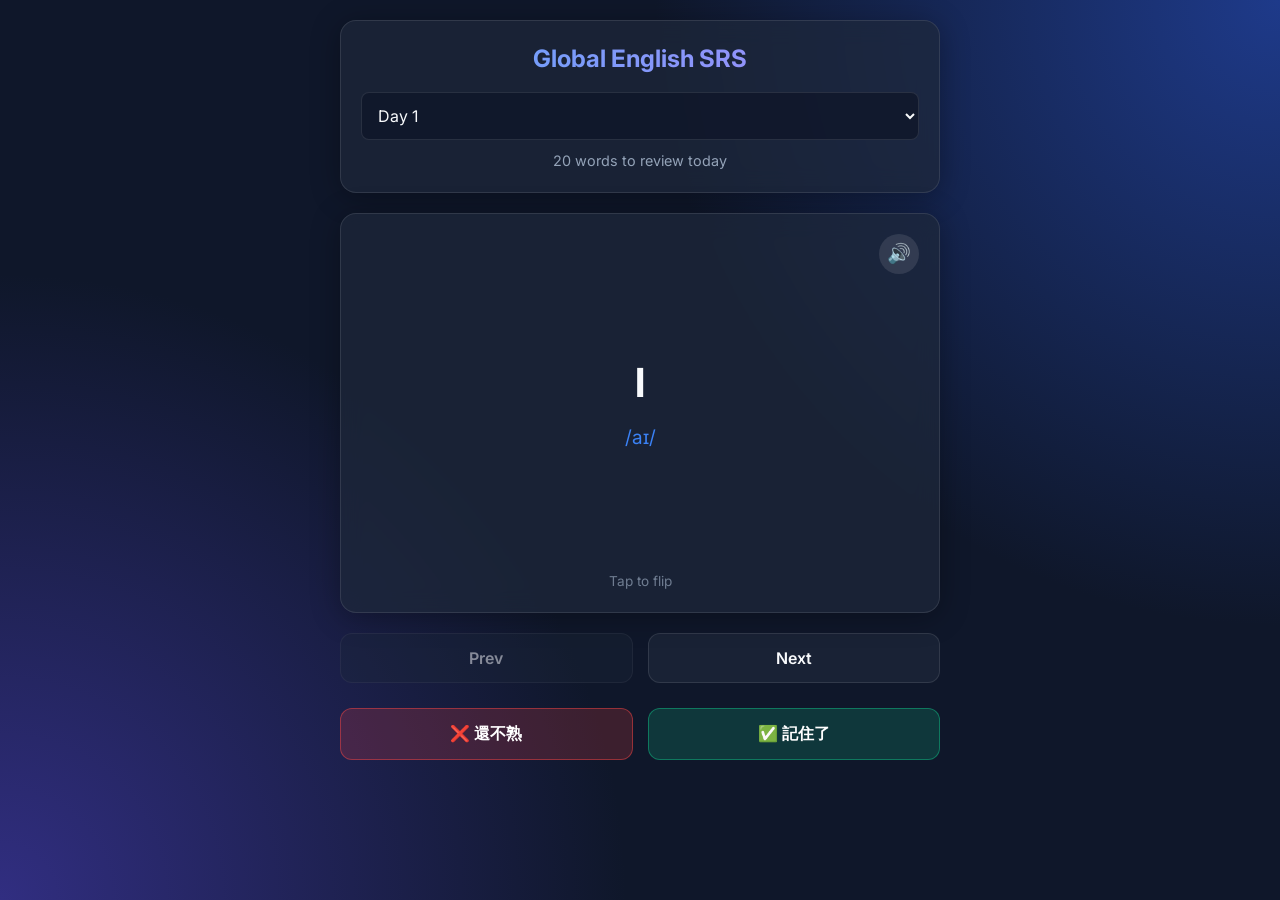
==== index.html @ 1ea8dd3c "feat: implement core SRS flashcard application with local storage progress tracking and lesson data " ====
<!DOCTYPE html>
<html lang="zh-TW">
<head>
    <meta charset="UTF-8">
    <meta name="viewport" content="width=device-width, initial-scale=1.0">
    <title>Global English SRS Web App</title>
    <!-- Google Fonts for Modern Typography -->
    <link href="https://fonts.googleapis.com/css2?family=Inter:wght@400;500;600;700&display=swap" rel="stylesheet">
    <link rel="stylesheet" href="css/style.css">
</head>
<body>
    <div class="app-container">
        <!-- Dashboard / Day Selector -->
        <header class="dashboard glass-panel">
            <h1>Global English SRS</h1>
            <div class="controls">
                <select id="day-selector">
                    <!-- Populated by JS -->
                </select>
                <div class="status-summary" id="status-summary">
                    Loading...
                </div>
            </div>
        </header>

        <!-- Flashcard Area -->
        <main class="flashcard-container" id="flashcard-container" style="display: none;">
            <div class="scene scene--card">
                <div class="card" id="flashcard">
                    
                    <!-- Front of card -->
                    <div class="card__face card__face--front glass-panel">
                        <button class="tts-btn" id="tts-front" aria-label="Play pronunciation">🔊</button>
                        <h2 class="word" id="word-front">Word</h2>
                        <p class="phonetic" id="phonetic-front">/wɜːd/</p>
                        <div class="hint-text">Tap to flip</div>
                    </div>

                    <!-- Back of card -->
                    <div class="card__face card__face--back glass-panel">
                        <button class="tts-btn" id="tts-back" aria-label="Play pronunciation">🔊</button>
                        <div class="back-content">
                            <h2 class="word" id="word-back">Word</h2>
                            <p class="meaning" id="meaning-back">翻譯</p>
                            
                            <div class="section">
                                <h3>Example 例句</h3>
                                <p class="example" id="example-back">Example sentence here.</p>
                            </div>
                            
                            <div class="section" id="hint-section">
                                <h3>Hint 記憶提示</h3>
                                <p class="hint" id="hint-back">Memory hint here.</p>
                            </div>

                            <div class="section" id="pronunciation-section">
                                <h3>Pronunciation 發音要點</h3>
                                <p class="pronunciation" id="pronunciation-back">Pronunciation tip here.</p>
                            </div>
                        </div>
                    </div>
                </div>
            </div>

            <!-- Controls -->
            <div class="action-controls">
                <!-- Navigation -->
                <button class="btn secondary" id="prev-btn">Prev</button>
                <button class="btn secondary" id="next-btn">Next</button>
            </div>
            
            <div class="srs-controls" id="srs-controls">
                <!-- Status marking -->
                <button class="btn srs-btn bad" id="mark-bad-btn">❌ 還不熟</button>
                <button class="btn srs-btn good" id="mark-good-btn">✅ 記住了</button>
            </div>
        </main>
        
        <!-- Empty State -->
        <div class="empty-state glass-panel" id="empty-state">
            <h2>You've finished this lesson!</h2>
            <p>Great job! Select another day to continue learning.</p>
            <button class="btn primary mt-20" id="reset-day-btn">Review Again</button>
        </div>
    </div>

    <script src="js/storage.js"></script>
    <script src="js/tts.js"></script>
    <script src="js/app.js"></script>
</body>
</html>
---- css/style.css ----
/* Global Styles & Variables */
:root {
    --bg-color: #0f172a;
    --text-primary: #f8fafc;
    --text-secondary: #94a3b8;
    --accent-color: #3b82f6;
    --accent-hover: #2563eb;
    --glass-bg: rgba(30, 41, 59, 0.7);
    --glass-border: rgba(255, 255, 255, 0.1);
    --danger: #ef4444;
    --success: #10b981;
}

* {
    box-sizing: border-box;
    margin: 0;
    padding: 0;
}

body {
    font-family: 'Inter', -apple-system, BlinkMacSystemFont, "Segoe UI", Roboto, Helvetica, Arial, sans-serif;
    background-color: var(--bg-color);
    background-image: radial-gradient(circle at top right, #1e3a8a 0%, transparent 40%),
                      radial-gradient(circle at bottom left, #312e81 0%, transparent 40%);
    background-attachment: fixed;
    color: var(--text-primary);
    min-height: 100vh;
    display: flex;
    justify-content: center;
    padding: 20px;
    line-height: 1.5;
}

.app-container {
    width: 100%;
    max-width: 600px;
    display: flex;
    flex-direction: column;
    gap: 20px;
}

/* Glassmorphism Utilities */
.glass-panel {
    background: var(--glass-bg);
    backdrop-filter: blur(12px);
    -webkit-backdrop-filter: blur(12px);
    border: 1px solid var(--glass-border);
    border-radius: 16px;
    box-shadow: 0 4px 30px rgba(0, 0, 0, 0.3);
}

/* Dashboard Header */
.dashboard {
    padding: 20px;
    text-align: center;
}

.dashboard h1 {
    font-size: 1.5rem;
    font-weight: 700;
    margin-bottom: 15px;
    background: linear-gradient(90deg, #60a5fa, #a78bfa);
    -webkit-background-clip: text;
    -webkit-text-fill-color: transparent;
}

.controls {
    display: flex;
    flex-direction: column;
    gap: 10px;
}

select {
    width: 100%;
    padding: 12px;
    border-radius: 8px;
    background: rgba(15, 23, 42, 0.8);
    color: var(--text-primary);
    border: 1px solid var(--glass-border);
    font-size: 1rem;
    font-family: 'Inter', sans-serif;
    cursor: pointer;
    outline: none;
}

select:focus {
    border-color: var(--accent-color);
}

.status-summary {
    font-size: 0.9rem;
    color: var(--text-secondary);
}

/* Flashcard Scene (3D Flip) */
.flashcard-container {
    display: flex;
    flex-direction: column;
    gap: 20px;
    flex: 1;
}

.scene {
    width: 100%;
    height: 400px;
    perspective: 1000px;
}

.card {
    width: 100%;
    height: 100%;
    position: relative;
    transition: transform 0.6s;
    transform-style: preserve-3d;
    cursor: pointer;
}

.card.is-flipped {
    transform: rotateY(180deg);
}

.card__face {
    position: absolute;
    width: 100%;
    height: 100%;
    -webkit-backface-visibility: hidden;
    backface-visibility: hidden;
    display: flex;
    flex-direction: column;
    justify-content: center;
    align-items: center;
    padding: 30px;
    text-align: center;
    overflow-y: auto;
}

.card__face--back {
    transform: rotateY(180deg);
    justify-content: flex-start;
}

/* Card Content */
.word {
    font-size: 2.5rem;
    font-weight: 700;
    margin-bottom: 10px;
    color: var(--text-primary);
}

.phonetic {
    font-size: 1.2rem;
    color: var(--accent-color);
    margin-bottom: 20px;
}

.hint-text {
    font-size: 0.85rem;
    color: var(--text-secondary);
    position: absolute;
    bottom: 20px;
    opacity: 0.7;
}

.tts-btn {
    position: absolute;
    top: 20px;
    right: 20px;
    background: rgba(255, 255, 255, 0.1);
    border: none;
    border-radius: 50%;
    width: 40px;
    height: 40px;
    font-size: 1.2rem;
    cursor: pointer;
    display: flex;
    justify-content: center;
    align-items: center;
    transition: background 0.3s;
}

.tts-btn:hover {
    background: rgba(255, 255, 255, 0.2);
}

.back-content {
    width: 100%;
    text-align: left;
    margin-top: 40px;
}

.back-content .word {
    font-size: 1.8rem;
    margin-bottom: 5px;
}

.back-content .meaning {
    font-size: 1.2rem;
    font-weight: 600;
    color: var(--accent-color);
    margin-bottom: 20px;
}

.section {
    margin-bottom: 15px;
    padding-top: 15px;
    border-top: 1px solid var(--glass-border);
}

.section h3 {
    font-size: 0.8rem;
    text-transform: uppercase;
    letter-spacing: 1px;
    color: var(--text-secondary);
    margin-bottom: 5px;
}

.section p {
    font-size: 0.95rem;
    color: #e2e8f0;
}

/* Controls */
.action-controls, .srs-controls {
    display: flex;
    justify-content: space-between;
    gap: 15px;
}

.srs-controls {
    margin-top: 5px;
}

.btn {
    flex: 1;
    padding: 14px;
    border: none;
    border-radius: 12px;
    font-size: 1rem;
    font-weight: 600;
    font-family: 'Inter', sans-serif;
    cursor: pointer;
    transition: all 0.2s;
}

.btn.secondary {
    background: var(--glass-bg);
    color: var(--text-primary);
    border: 1px solid var(--glass-border);
}

.btn.secondary:hover {
    background: rgba(255, 255, 255, 0.1);
}

.btn.primary {
    background: var(--accent-color);
    color: #fff;
}

.btn.primary:hover {
    background: var(--accent-hover);
}

.srs-btn {
    color: #fff;
}

.srs-btn.bad {
    background: rgba(239, 68, 68, 0.2);
    border: 1px solid rgba(239, 68, 68, 0.5);
}

.srs-btn.bad:hover {
    background: rgba(239, 68, 68, 0.4);
}

.srs-btn.good {
    background: rgba(16, 185, 129, 0.2);
    border: 1px solid rgba(16, 185, 129, 0.5);
}

.srs-btn.good:hover {
    background: rgba(16, 185, 129, 0.4);
}

/* Empty State */
.empty-state {
    display: none;
    text-align: center;
    padding: 40px 20px;
    flex-direction: column;
    align-items: center;
    justify-content: center;
    min-height: 300px;
}

.empty-state h2 {
    font-size: 1.5rem;
    margin-bottom: 10px;
    color: var(--success);
}

.empty-state p {
    color: var(--text-secondary);
}

.mt-20 {
    margin-top: 20px;
}

/* Scrollbar styling for back of card */
::-webkit-scrollbar {
    width: 6px;
}
::-webkit-scrollbar-track {
    background: transparent;
}
::-webkit-scrollbar-thumb {
    background: rgba(255, 255, 255, 0.2);
    border-radius: 3px;
}
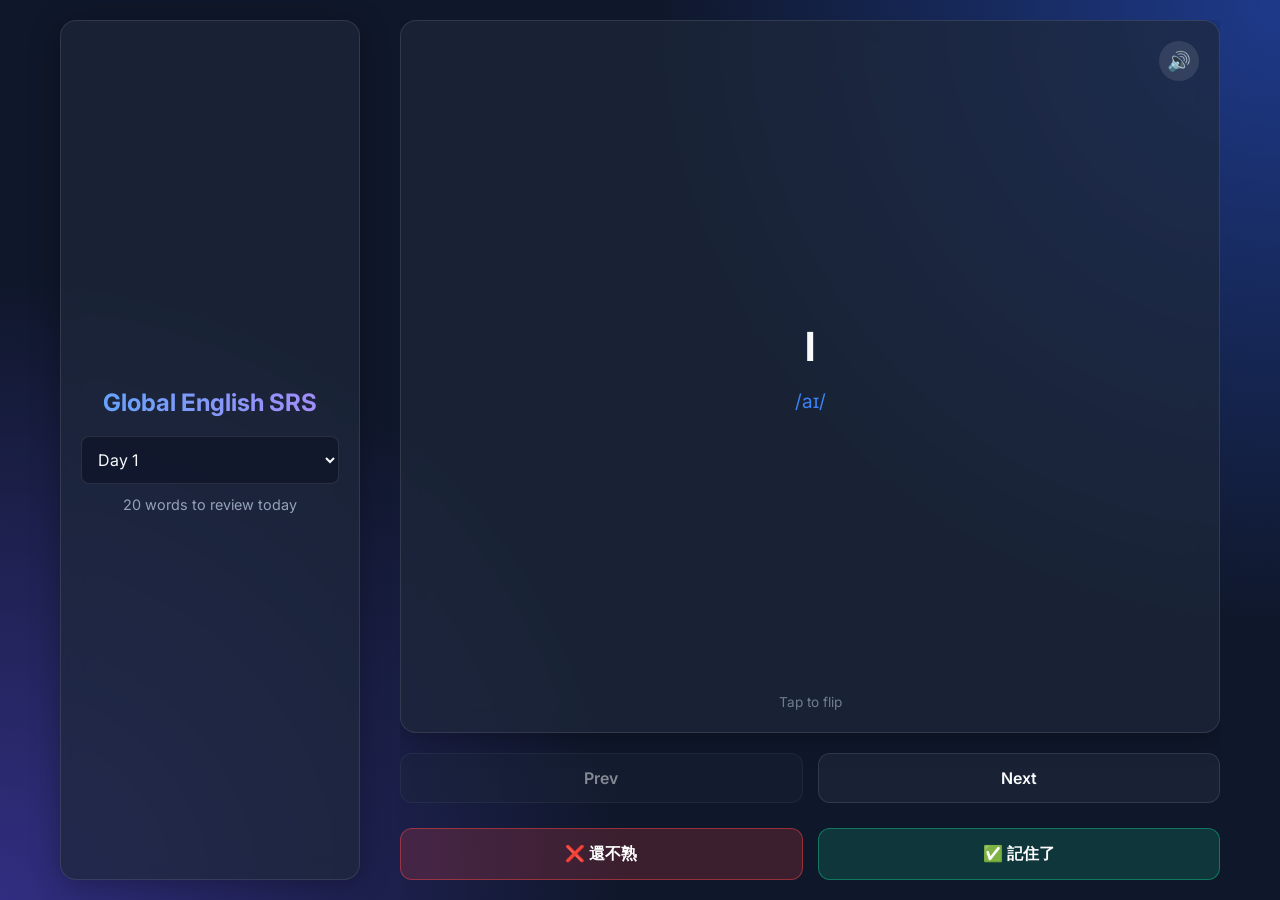
==== commit 57446c96: "feat: add flashcard web application PRD and implement responsive glassmorphism UI styling" ====
--- a/index.html
+++ b/index.html
@@ -23,64 +23,67 @@
             </div>
         </header>
 
-        <!-- Flashcard Area -->
-        <main class="flashcard-container" id="flashcard-container" style="display: none;">
-            <div class="scene scene--card">
-                <div class="card" id="flashcard">
-                    
-                    <!-- Front of card -->
-                    <div class="card__face card__face--front glass-panel">
-                        <button class="tts-btn" id="tts-front" aria-label="Play pronunciation">🔊</button>
-                        <h2 class="word" id="word-front">Word</h2>
-                        <p class="phonetic" id="phonetic-front">/wɜːd/</p>
-                        <div class="hint-text">Tap to flip</div>
-                    </div>
+        <!-- Main Content Wrapper for PC Split Layout -->
+        <div class="main-content">
+            <!-- Flashcard Area -->
+            <main class="flashcard-container" id="flashcard-container" style="display: none;">
+                <div class="scene scene--card">
+                    <div class="card" id="flashcard">
+                        
+                        <!-- Front of card -->
+                        <div class="card__face card__face--front glass-panel">
+                            <button class="tts-btn" id="tts-front" aria-label="Play pronunciation">🔊</button>
+                            <h2 class="word" id="word-front">Word</h2>
+                            <p class="phonetic" id="phonetic-front">/wɜːd/</p>
+                            <div class="hint-text">Tap to flip</div>
+                        </div>
 
-                    <!-- Back of card -->
-                    <div class="card__face card__face--back glass-panel">
-                        <button class="tts-btn" id="tts-back" aria-label="Play pronunciation">🔊</button>
-                        <div class="back-content">
-                            <h2 class="word" id="word-back">Word</h2>
-                            <p class="meaning" id="meaning-back">翻譯</p>
-                            
-                            <div class="section">
-                                <h3>Example 例句</h3>
-                                <p class="example" id="example-back">Example sentence here.</p>
-                            </div>
-                            
-                            <div class="section" id="hint-section">
-                                <h3>Hint 記憶提示</h3>
-                                <p class="hint" id="hint-back">Memory hint here.</p>
-                            </div>
+                        <!-- Back of card -->
+                        <div class="card__face card__face--back glass-panel">
+                            <button class="tts-btn" id="tts-back" aria-label="Play pronunciation">🔊</button>
+                            <div class="back-content">
+                                <h2 class="word" id="word-back">Word</h2>
+                                <p class="meaning" id="meaning-back">翻譯</p>
+                                
+                                <div class="section">
+                                    <h3>Example 例句</h3>
+                                    <p class="example" id="example-back">Example sentence here.</p>
+                                </div>
+                                
+                                <div class="section" id="hint-section">
+                                    <h3>Hint 記憶提示</h3>
+                                    <p class="hint" id="hint-back">Memory hint here.</p>
+                                </div>
 
-                            <div class="section" id="pronunciation-section">
-                                <h3>Pronunciation 發音要點</h3>
-                                <p class="pronunciation" id="pronunciation-back">Pronunciation tip here.</p>
+                                <div class="section" id="pronunciation-section">
+                                    <h3>Pronunciation 發音要點</h3>
+                                    <p class="pronunciation" id="pronunciation-back">Pronunciation tip here.</p>
+                                </div>
                             </div>
                         </div>
                     </div>
                 </div>
+
+                <!-- Controls -->
+                <div class="action-controls">
+                    <!-- Navigation -->
+                    <button class="btn secondary" id="prev-btn">Prev</button>
+                    <button class="btn secondary" id="next-btn">Next</button>
+                </div>
+                
+                <div class="srs-controls" id="srs-controls">
+                    <!-- Status marking -->
+                    <button class="btn srs-btn bad" id="mark-bad-btn">❌ 還不熟</button>
+                    <button class="btn srs-btn good" id="mark-good-btn">✅ 記住了</button>
+                </div>
+            </main>
+            
+            <!-- Empty State -->
+            <div class="empty-state glass-panel" id="empty-state">
+                <h2>You've finished this lesson!</h2>
+                <p>Great job! Select another day to continue learning.</p>
+                <button class="btn primary mt-20" id="reset-day-btn">Review Again</button>
             </div>
-
-            <!-- Controls -->
-            <div class="action-controls">
-                <!-- Navigation -->
-                <button class="btn secondary" id="prev-btn">Prev</button>
-                <button class="btn secondary" id="next-btn">Next</button>
-            </div>
-            
-            <div class="srs-controls" id="srs-controls">
-                <!-- Status marking -->
-                <button class="btn srs-btn bad" id="mark-bad-btn">❌ 還不熟</button>
-                <button class="btn srs-btn good" id="mark-good-btn">✅ 記住了</button>
-            </div>
-        </main>
-        
-        <!-- Empty State -->
-        <div class="empty-state glass-panel" id="empty-state">
-            <h2>You've finished this lesson!</h2>
-            <p>Great job! Select another day to continue learning.</p>
-            <button class="btn primary mt-20" id="reset-day-btn">Review Again</button>
         </div>
     </div>
 
--- a/css/style.css
+++ b/css/style.css
@@ -24,16 +24,19 @@
                       radial-gradient(circle at bottom left, #312e81 0%, transparent 40%);
     background-attachment: fixed;
     color: var(--text-primary);
-    min-height: 100vh;
+    /* Mobile-first: Full viewport lock */
+    height: 100dvh;
+    overflow: hidden;
     display: flex;
     justify-content: center;
+    line-height: 1.5;
+}
+
+.app-container {
+    width: 100%;
+    max-width: 1200px;
+    height: 100%;
     padding: 20px;
-    line-height: 1.5;
-}
-
-.app-container {
-    width: 100%;
-    max-width: 600px;
     display: flex;
     flex-direction: column;
     gap: 20px;
@@ -53,6 +56,7 @@
 .dashboard {
     padding: 20px;
     text-align: center;
+    flex-shrink: 0;
 }
 
 .dashboard h1 {
@@ -92,17 +96,26 @@
     color: var(--text-secondary);
 }
 
-/* Flashcard Scene (3D Flip) */
+/* Main Content Wrapper */
+.main-content {
+    flex: 1;
+    display: flex;
+    flex-direction: column;
+    overflow: hidden; /* Contains the flexible flashcard area */
+}
+
+/* Flashcard Area */
 .flashcard-container {
     display: flex;
     flex-direction: column;
     gap: 20px;
     flex: 1;
+    overflow: hidden;
 }
 
 .scene {
     width: 100%;
-    height: 400px;
+    flex: 1; /* Automatically fills available height */
     perspective: 1000px;
 }
 
@@ -131,7 +144,7 @@
     align-items: center;
     padding: 30px;
     text-align: center;
-    overflow-y: auto;
+    overflow-y: auto; /* Allow internal scrolling if content is long */
 }
 
 .card__face--back {
@@ -224,6 +237,7 @@
     display: flex;
     justify-content: space-between;
     gap: 15px;
+    flex-shrink: 0;
 }
 
 .srs-controls {
@@ -291,7 +305,7 @@
     flex-direction: column;
     align-items: center;
     justify-content: center;
-    min-height: 300px;
+    height: 100%;
 }
 
 .empty-state h2 {
@@ -308,7 +322,7 @@
     margin-top: 20px;
 }
 
-/* Scrollbar styling for back of card */
+/* Scrollbar styling */
 ::-webkit-scrollbar {
     width: 6px;
 }
@@ -319,3 +333,25 @@
     background: rgba(255, 255, 255, 0.2);
     border-radius: 3px;
 }
+
+/* Tablet & PC / Split Layout overrides */
+@media (min-width: 768px) {
+    .app-container {
+        flex-direction: row;
+        align-items: stretch;
+        gap: 40px;
+    }
+
+    .dashboard {
+        width: 300px;
+        height: 100%;
+        display: flex;
+        flex-direction: column;
+        justify-content: center;
+    }
+
+    .main-content {
+        flex: 1;
+        justify-content: center;
+    }
+}
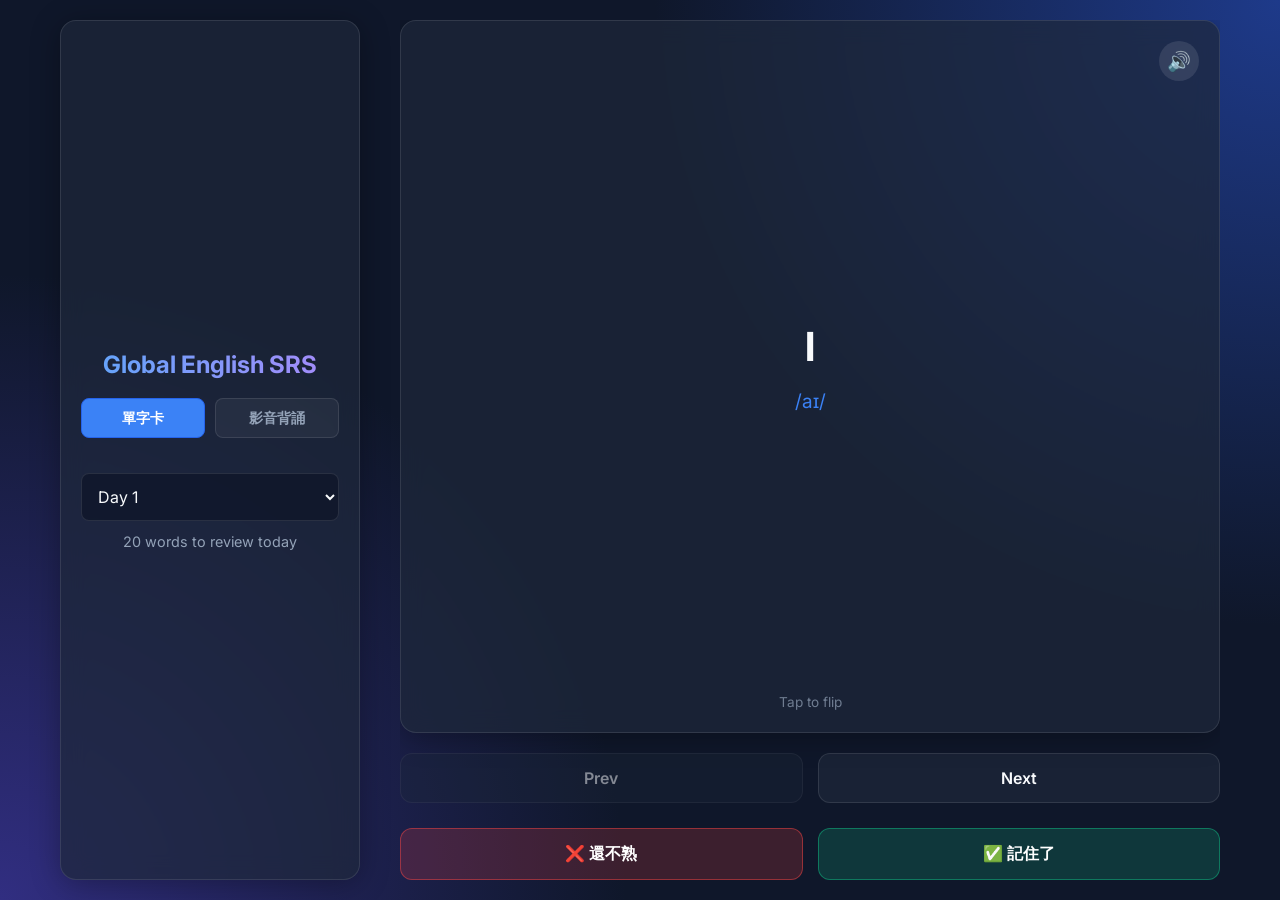
==== commit f912ae43: "feat: add video SRS module with lesson selection, YouTube player, and interactive flashcards" ====
--- a/index.html
+++ b/index.html
@@ -13,7 +13,11 @@
         <!-- Dashboard / Day Selector -->
         <header class="dashboard glass-panel">
             <h1>Global English SRS</h1>
-            <div class="controls">
+            <div class="module-nav">
+                <a href="index.html" class="nav-btn active">單字卡</a>
+                <a href="video.html" class="nav-btn">影音背誦</a>
+            </div>
+            <div class="controls mt-20">
                 <select id="day-selector">
                     <!-- Populated by JS -->
                 </select>
--- a/css/style.css
+++ b/css/style.css
@@ -68,6 +68,35 @@
     -webkit-text-fill-color: transparent;
 }
 
+.module-nav {
+    display: flex;
+    gap: 10px;
+    margin-bottom: 15px;
+}
+
+.nav-btn {
+    flex: 1;
+    padding: 8px;
+    text-decoration: none;
+    color: var(--text-secondary);
+    background: rgba(255, 255, 255, 0.05);
+    border: 1px solid var(--glass-border);
+    border-radius: 8px;
+    font-size: 0.9rem;
+    font-weight: 600;
+    transition: all 0.2s;
+}
+
+.nav-btn:hover {
+    background: rgba(255, 255, 255, 0.1);
+}
+
+.nav-btn.active {
+    color: #fff;
+    background: var(--accent-color);
+    border-color: var(--accent-hover);
+}
+
 .controls {
     display: flex;
     flex-direction: column;
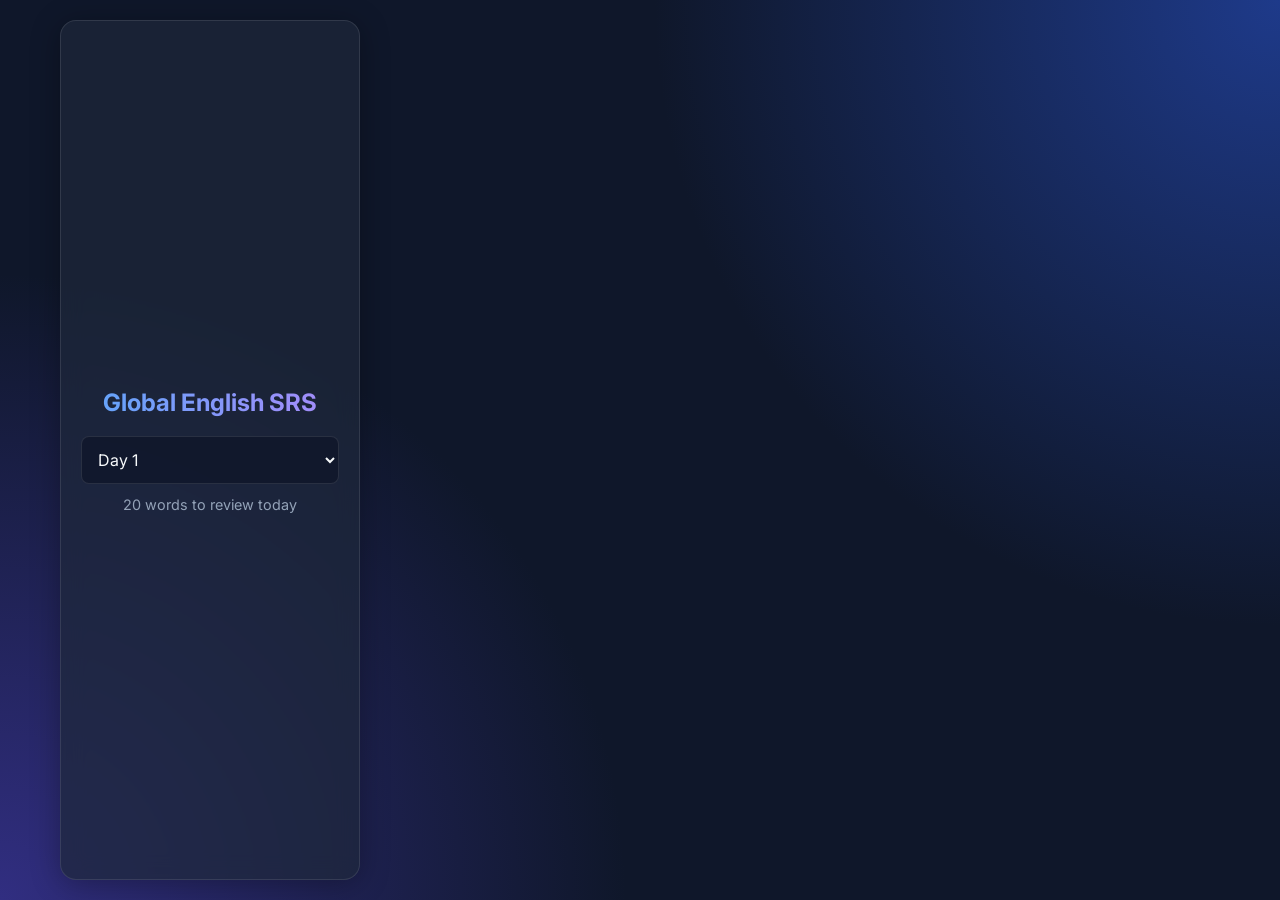
==== commit d38bd19c: "chore: add lessons manifest and use manifest for day selector" ====
--- a/index.html
+++ b/index.html
@@ -13,86 +13,107 @@
         <!-- Dashboard / Day Selector -->
         <header class="dashboard glass-panel">
             <h1>Global English SRS</h1>
-            <div class="module-nav">
-                <a href="index.html" class="nav-btn active">單字卡</a>
-                <a href="video.html" class="nav-btn">影音背誦</a>
-            </div>
-            <div class="controls mt-20">
+            <div class="controls">
                 <select id="day-selector">
                     <!-- Populated by JS -->
                 </select>
                 <div class="status-summary" id="status-summary">
                     Loading...
-                </div>
-            </div>
-        </header>
+                <!DOCTYPE html>
+                <html lang="zh-TW">
+                <head>
+                    <meta charset="UTF-8">
+                    <meta name="viewport" content="width=device-width, initial-scale=1.0">
+                    <title>Global English SRS Web App</title>
+                    <!-- Google Fonts for Modern Typography -->
+                    <link href="https://fonts.googleapis.com/css2?family=Inter:wght@400;500;600;700&display=swap" rel="stylesheet">
+                    <link rel="stylesheet" href="css/style.css">
+                </head>
+                <body>
+                    <div class="app-container">
+                        <!-- Dashboard / Day Selector -->
+                        <header class="dashboard glass-panel">
+                            <h1>Global English SRS</h1>
+                            <div class="module-nav">
+                                <a href="index.html" class="nav-btn active">單字卡</a>
+                                <a href="video.html" class="nav-btn">影音背誦</a>
+                            </div>
+                            <div class="controls mt-20">
+                                <select id="day-selector">
+                                    <!-- Populated by JS -->
+                                </select>
+                                <div class="status-summary" id="status-summary">
+                                    Loading...
+                                </div>
+                            </div>
+                        </header>
 
-        <!-- Main Content Wrapper for PC Split Layout -->
-        <div class="main-content">
-            <!-- Flashcard Area -->
-            <main class="flashcard-container" id="flashcard-container" style="display: none;">
-                <div class="scene scene--card">
-                    <div class="card" id="flashcard">
+                        <!-- Main Content Wrapper for PC Split Layout -->
+                        <div class="main-content">
+                            <!-- Flashcard Area -->
+                            <main class="flashcard-container" id="flashcard-container" style="display: none;">
+                                <div class="scene scene--card">
+                                    <div class="card" id="flashcard">
                         
-                        <!-- Front of card -->
-                        <div class="card__face card__face--front glass-panel">
-                            <button class="tts-btn" id="tts-front" aria-label="Play pronunciation">🔊</button>
-                            <h2 class="word" id="word-front">Word</h2>
-                            <p class="phonetic" id="phonetic-front">/wɜːd/</p>
-                            <div class="hint-text">Tap to flip</div>
-                        </div>
+                                        <!-- Front of card -->
+                                        <div class="card__face card__face--front glass-panel">
+                                            <button class="tts-btn" id="tts-front" aria-label="Play pronunciation">🔊</button>
+                                            <h2 class="word" id="word-front">Word</h2>
+                                            <p class="phonetic" id="phonetic-front">/wɜːd/</p>
+                                            <div class="hint-text">Tap to flip</div>
+                                        </div>
 
-                        <!-- Back of card -->
-                        <div class="card__face card__face--back glass-panel">
-                            <button class="tts-btn" id="tts-back" aria-label="Play pronunciation">🔊</button>
-                            <div class="back-content">
-                                <h2 class="word" id="word-back">Word</h2>
-                                <p class="meaning" id="meaning-back">翻譯</p>
+                                        <!-- Back of card -->
+                                        <div class="card__face card__face--back glass-panel">
+                                            <button class="tts-btn" id="tts-back" aria-label="Play pronunciation">🔊</button>
+                                            <div class="back-content">
+                                                <h2 class="word" id="word-back">Word</h2>
+                                                <p class="meaning" id="meaning-back">翻譯</p>
                                 
-                                <div class="section">
-                                    <h3>Example 例句</h3>
-                                    <p class="example" id="example-back">Example sentence here.</p>
-                                </div>
+                                                <div class="section">
+                                                    <h3>Example 例句</h3>
+                                                    <p class="example" id="example-back">Example sentence here.</p>
+                                                </div>
                                 
-                                <div class="section" id="hint-section">
-                                    <h3>Hint 記憶提示</h3>
-                                    <p class="hint" id="hint-back">Memory hint here.</p>
+                                                <div class="section" id="hint-section">
+                                                    <h3>Hint 記憶提示</h3>
+                                                    <p class="hint" id="hint-back">Memory hint here.</p>
+                                                </div>
+
+                                                <div class="section" id="pronunciation-section">
+                                                    <h3>Pronunciation 發音要點</h3>
+                                                    <p class="pronunciation" id="pronunciation-back">Pronunciation tip here.</p>
+                                                </div>
+                                            </div>
+                                        </div>
+                                    </div>
                                 </div>
 
-                                <div class="section" id="pronunciation-section">
-                                    <h3>Pronunciation 發音要點</h3>
-                                    <p class="pronunciation" id="pronunciation-back">Pronunciation tip here.</p>
+                                <!-- Controls -->
+                                <div class="action-controls">
+                                    <!-- Navigation -->
+                                    <button class="btn secondary" id="prev-btn">Prev</button>
+                                    <button class="btn secondary" id="next-btn">Next</button>
                                 </div>
+                
+                                <div class="srs-controls" id="srs-controls">
+                                    <!-- Status marking -->
+                                    <button class="btn srs-btn bad" id="mark-bad-btn">❌ 還不熟</button>
+                                    <button class="btn srs-btn good" id="mark-good-btn">✅ 記住 了</button>
+                                </div>
+                            </main>
+            
+                            <!-- Empty State -->
+                            <div class="empty-state glass-panel" id="empty-state">
+                                <h2>You've finished this lesson!</h2>
+                                <p>Great job! Select another day to continue learning.</p>
+                                <button class="btn primary mt-20" id="reset-day-btn">Review Again</button>
                             </div>
                         </div>
                     </div>
-                </div>
 
-                <!-- Controls -->
-                <div class="action-controls">
-                    <!-- Navigation -->
-                    <button class="btn secondary" id="prev-btn">Prev</button>
-                    <button class="btn secondary" id="next-btn">Next</button>
-                </div>
-                
-                <div class="srs-controls" id="srs-controls">
-                    <!-- Status marking -->
-                    <button class="btn srs-btn bad" id="mark-bad-btn">❌ 還不熟</button>
-                    <button class="btn srs-btn good" id="mark-good-btn">✅ 記住了</button>
-                </div>
-            </main>
-            
-            <!-- Empty State -->
-            <div class="empty-state glass-panel" id="empty-state">
-                <h2>You've finished this lesson!</h2>
-                <p>Great job! Select another day to continue learning.</p>
-                <button class="btn primary mt-20" id="reset-day-btn">Review Again</button>
-            </div>
-        </div>
-    </div>
-
-    <script src="js/storage.js"></script>
-    <script src="js/tts.js"></script>
-    <script src="js/app.js"></script>
-</body>
-</html>
+                    <script src="js/storage.js"></script>
+                    <script src="js/tts.js"></script>
+                    <script src="js/app.js"></script>
+                </body>
+                </html>
--- a/css/style.css
+++ b/css/style.css
@@ -347,6 +347,11 @@
     color: var(--text-secondary);
 }
 
+.empty-state .btn {
+    flex: none;
+    min-width: 200px;
+}
+
 .mt-20 {
     margin-top: 20px;
 }
--- a/css/style.css
+++ b/css/style.css
@@ -347,6 +347,11 @@
     color: var(--text-secondary);
 }
 
+.empty-state .btn {
+    flex: none;
+    min-width: 200px;
+}
+
 .mt-20 {
     margin-top: 20px;
 }
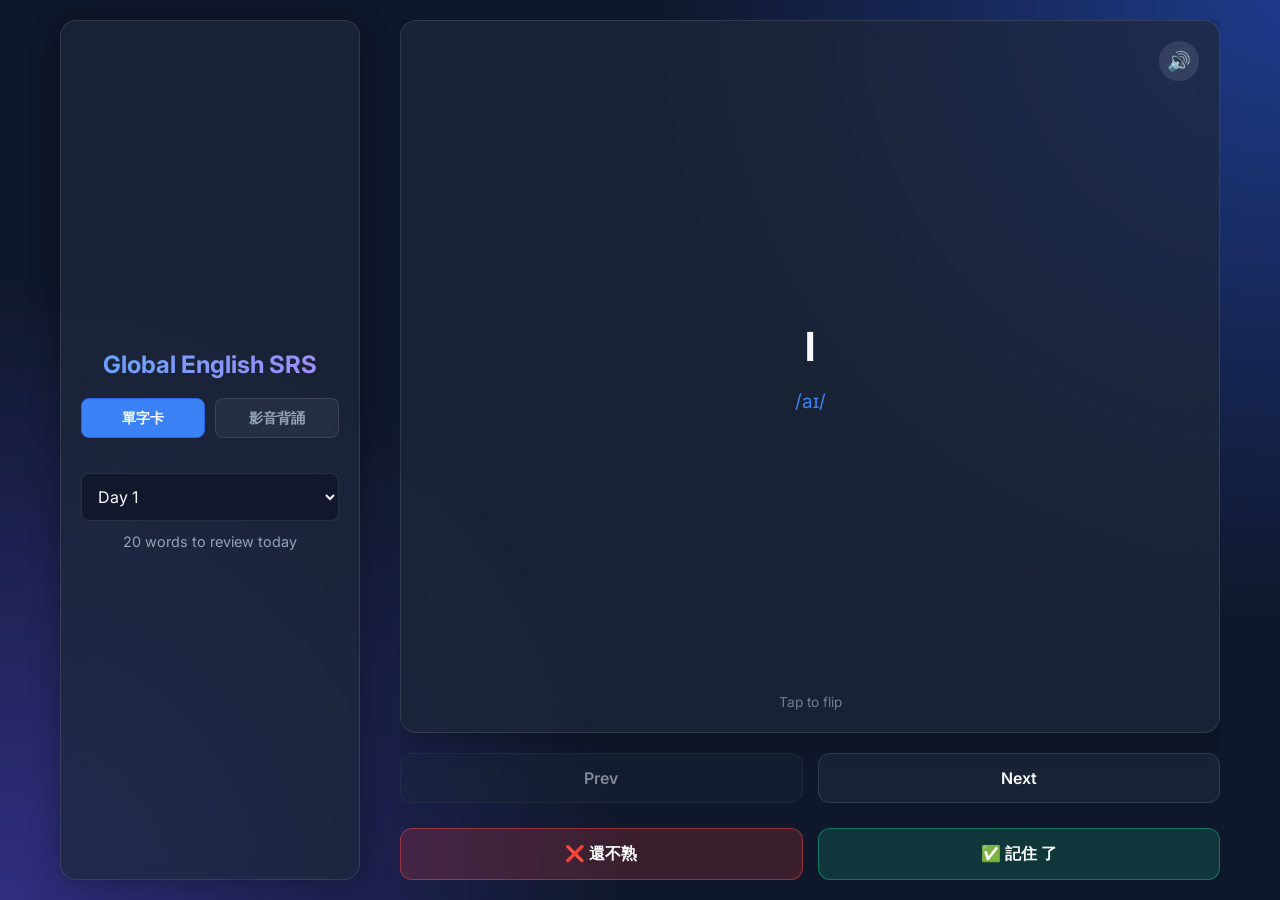
==== commit 55139144: "fix(index.html): replace with clean single-page UTF-8 index" ====
--- a/index.html
+++ b/index.html
@@ -13,107 +13,86 @@
         <!-- Dashboard / Day Selector -->
         <header class="dashboard glass-panel">
             <h1>Global English SRS</h1>
-            <div class="controls">
+            <div class="module-nav">
+                <a href="index.html" class="nav-btn active">單字卡</a>
+                <a href="video.html" class="nav-btn">影音背誦</a>
+            </div>
+            <div class="controls mt-20">
                 <select id="day-selector">
                     <!-- Populated by JS -->
                 </select>
                 <div class="status-summary" id="status-summary">
                     Loading...
-                <!DOCTYPE html>
-                <html lang="zh-TW">
-                <head>
-                    <meta charset="UTF-8">
-                    <meta name="viewport" content="width=device-width, initial-scale=1.0">
-                    <title>Global English SRS Web App</title>
-                    <!-- Google Fonts for Modern Typography -->
-                    <link href="https://fonts.googleapis.com/css2?family=Inter:wght@400;500;600;700&display=swap" rel="stylesheet">
-                    <link rel="stylesheet" href="css/style.css">
-                </head>
-                <body>
-                    <div class="app-container">
-                        <!-- Dashboard / Day Selector -->
-                        <header class="dashboard glass-panel">
-                            <h1>Global English SRS</h1>
-                            <div class="module-nav">
-                                <a href="index.html" class="nav-btn active">單字卡</a>
-                                <a href="video.html" class="nav-btn">影音背誦</a>
-                            </div>
-                            <div class="controls mt-20">
-                                <select id="day-selector">
-                                    <!-- Populated by JS -->
-                                </select>
-                                <div class="status-summary" id="status-summary">
-                                    Loading...
+                </div>
+            </div>
+        </header>
+
+        <!-- Main Content Wrapper for PC Split Layout -->
+        <div class="main-content">
+            <!-- Flashcard Area -->
+            <main class="flashcard-container" id="flashcard-container" style="display: none;">
+                <div class="scene scene--card">
+                    <div class="card" id="flashcard">
+                        
+                        <!-- Front of card -->
+                        <div class="card__face card__face--front glass-panel">
+                            <button class="tts-btn" id="tts-front" aria-label="Play pronunciation">🔊</button>
+                            <h2 class="word" id="word-front">Word</h2>
+                            <p class="phonetic" id="phonetic-front">/wɜːd/</p>
+                            <div class="hint-text">Tap to flip</div>
+                        </div>
+
+                        <!-- Back of card -->
+                        <div class="card__face card__face--back glass-panel">
+                            <button class="tts-btn" id="tts-back" aria-label="Play pronunciation">🔊</button>
+                            <div class="back-content">
+                                <h2 class="word" id="word-back">Word</h2>
+                                <p class="meaning" id="meaning-back">翻譯</p>
+                                
+                                <div class="section">
+                                    <h3>Example 例句</h3>
+                                    <p class="example" id="example-back">Example sentence here.</p>
                                 </div>
-                            </div>
-                        </header>
-
-                        <!-- Main Content Wrapper for PC Split Layout -->
-                        <div class="main-content">
-                            <!-- Flashcard Area -->
-                            <main class="flashcard-container" id="flashcard-container" style="display: none;">
-                                <div class="scene scene--card">
-                                    <div class="card" id="flashcard">
-                        
-                                        <!-- Front of card -->
-                                        <div class="card__face card__face--front glass-panel">
-                                            <button class="tts-btn" id="tts-front" aria-label="Play pronunciation">🔊</button>
-                                            <h2 class="word" id="word-front">Word</h2>
-                                            <p class="phonetic" id="phonetic-front">/wɜːd/</p>
-                                            <div class="hint-text">Tap to flip</div>
-                                        </div>
-
-                                        <!-- Back of card -->
-                                        <div class="card__face card__face--back glass-panel">
-                                            <button class="tts-btn" id="tts-back" aria-label="Play pronunciation">🔊</button>
-                                            <div class="back-content">
-                                                <h2 class="word" id="word-back">Word</h2>
-                                                <p class="meaning" id="meaning-back">翻譯</p>
                                 
-                                                <div class="section">
-                                                    <h3>Example 例句</h3>
-                                                    <p class="example" id="example-back">Example sentence here.</p>
-                                                </div>
-                                
-                                                <div class="section" id="hint-section">
-                                                    <h3>Hint 記憶提示</h3>
-                                                    <p class="hint" id="hint-back">Memory hint here.</p>
-                                                </div>
-
-                                                <div class="section" id="pronunciation-section">
-                                                    <h3>Pronunciation 發音要點</h3>
-                                                    <p class="pronunciation" id="pronunciation-back">Pronunciation tip here.</p>
-                                                </div>
-                                            </div>
-                                        </div>
-                                    </div>
+                                <div class="section" id="hint-section">
+                                    <h3>Hint 記憶提示</h3>
+                                    <p class="hint" id="hint-back">Memory hint here.</p>
                                 </div>
 
-                                <!-- Controls -->
-                                <div class="action-controls">
-                                    <!-- Navigation -->
-                                    <button class="btn secondary" id="prev-btn">Prev</button>
-                                    <button class="btn secondary" id="next-btn">Next</button>
+                                <div class="section" id="pronunciation-section">
+                                    <h3>Pronunciation 發音要點</h3>
+                                    <p class="pronunciation" id="pronunciation-back">Pronunciation tip here.</p>
                                 </div>
-                
-                                <div class="srs-controls" id="srs-controls">
-                                    <!-- Status marking -->
-                                    <button class="btn srs-btn bad" id="mark-bad-btn">❌ 還不熟</button>
-                                    <button class="btn srs-btn good" id="mark-good-btn">✅ 記住 了</button>
-                                </div>
-                            </main>
-            
-                            <!-- Empty State -->
-                            <div class="empty-state glass-panel" id="empty-state">
-                                <h2>You've finished this lesson!</h2>
-                                <p>Great job! Select another day to continue learning.</p>
-                                <button class="btn primary mt-20" id="reset-day-btn">Review Again</button>
                             </div>
                         </div>
                     </div>
+                </div>
 
-                    <script src="js/storage.js"></script>
-                    <script src="js/tts.js"></script>
-                    <script src="js/app.js"></script>
-                </body>
-                </html>
+                <!-- Controls -->
+                <div class="action-controls">
+                    <!-- Navigation -->
+                    <button class="btn secondary" id="prev-btn">Prev</button>
+                    <button class="btn secondary" id="next-btn">Next</button>
+                </div>
+                
+                <div class="srs-controls" id="srs-controls">
+                    <!-- Status marking -->
+                    <button class="btn srs-btn bad" id="mark-bad-btn">❌ 還不熟</button>
+                    <button class="btn srs-btn good" id="mark-good-btn">✅ 記住 了</button>
+                </div>
+            </main>
+            
+            <!-- Empty State -->
+            <div class="empty-state glass-panel" id="empty-state">
+                <h2>You've finished this lesson!</h2>
+                <p>Great job! Select another day to continue learning.</p>
+                <button class="btn primary mt-20" id="reset-day-btn">Review Again</button>
+            </div>
+        </div>
+    </div>
+
+    <script src="js/storage.js"></script>
+    <script src="js/tts.js"></script>
+    <script src="js/app.js"></script>
+</body>
+</html>
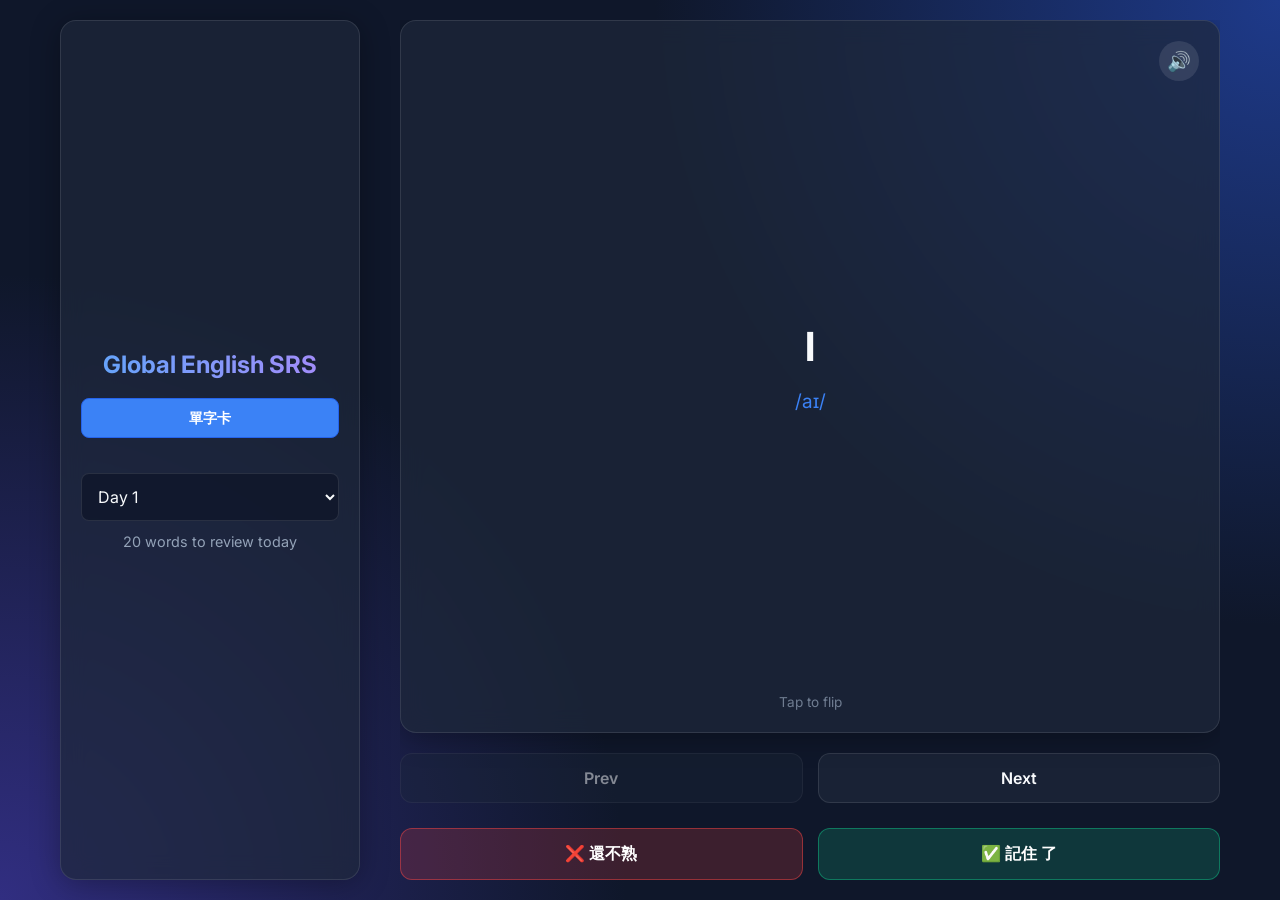
==== commit 2909eaac: "fix: 注釋掉影音背誦連結以避免錯誤 Co-authored-by: Copilot <copilot@github.com>" ====
--- a/index.html
+++ b/index.html
@@ -15,7 +15,7 @@
             <h1>Global English SRS</h1>
             <div class="module-nav">
                 <a href="index.html" class="nav-btn active">單字卡</a>
-                <a href="video.html" class="nav-btn">影音背誦</a>
+                <!-- <a href="video.html" class="nav-btn">影音背誦</a> -->
             </div>
             <div class="controls mt-20">
                 <select id="day-selector">
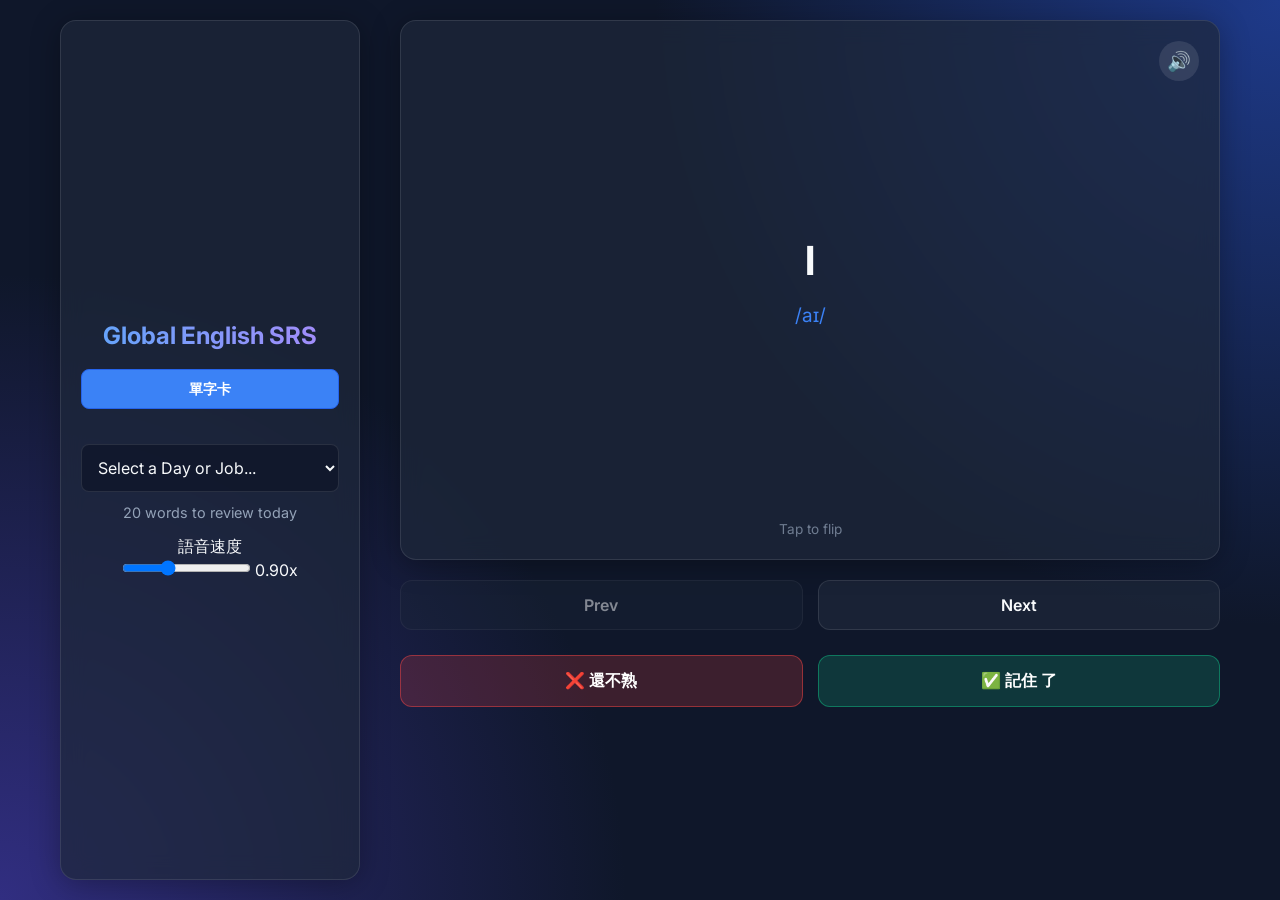
==== commit 4899242c: "feat: add speech rate control for text-to-speech functionality Co-authored-by: Copilot <copilot@gith" ====
--- a/index.html
+++ b/index.html
@@ -23,6 +23,13 @@
                 </select>
                 <div class="status-summary" id="status-summary">
                     Loading...
+                </div>
+                <div class="speed-control">
+                    <label for="speech-rate-range">語音速度</label>
+                    <div class="speed-range">
+                        <input id="speech-rate-range" type="range" min="0.7" max="1.3" step="0.05" value="0.9">
+                        <span id="speech-rate-value">0.90x</span>
+                    </div>
                 </div>
             </div>
         </header>
--- a/css/style.css
+++ b/css/style.css
@@ -24,18 +24,28 @@
                       radial-gradient(circle at bottom left, #312e81 0%, transparent 40%);
     background-attachment: fixed;
     color: var(--text-primary);
-    /* Mobile-first: Full viewport lock */
-    height: 100dvh;
-    overflow: hidden;
+    /* Mobile-first: allow the page to scroll while keeping minimum full viewport height */
+    min-height: 100dvh;
+    overflow: auto;
     display: flex;
     justify-content: center;
     line-height: 1.5;
 }
 
+/* Prevent iOS Safari font inflation which can shrink Chinese text */
+html {
+    -webkit-text-size-adjust: 100%;
+    -ms-text-size-adjust: 100%;
+    -webkit-font-smoothing: antialiased;
+    -moz-osx-font-smoothing: grayscale;
+    /* Set a stable base font size to avoid unexpected scaling on iOS */
+    font-size: 16px;
+}
+
 .app-container {
     width: 100%;
     max-width: 1200px;
-    height: 100%;
+    min-height: 100vh; /* allow page to grow and be scrollable */
     padding: 20px;
     display: flex;
     flex-direction: column;
@@ -130,7 +140,7 @@
     flex: 1;
     display: flex;
     flex-direction: column;
-    overflow: hidden; /* Contains the flexible flashcard area */
+    overflow: visible; /* allow page scrolling; card internals still handle their own scrolling */
 }
 
 /* Flashcard Area */
@@ -139,18 +149,19 @@
     flex-direction: column;
     gap: 20px;
     flex: 1;
-    overflow: hidden;
+    overflow: visible;
 }
 
 .scene {
     width: 100%;
-    flex: 1; /* Automatically fills available height */
+    flex: none; /* don't force scene to stretch full viewport height */
     perspective: 1000px;
 }
 
 .card {
     width: 100%;
-    height: 100%;
+    height: auto; /* let card grow with content */
+    min-height: 60vh; /* keep large card feel on desktop while allowing page scroll */
     position: relative;
     transition: transform 0.6s;
     transform-style: preserve-3d;
@@ -174,6 +185,9 @@
     padding: 30px;
     text-align: center;
     overflow-y: auto; /* Allow internal scrolling if content is long */
+    -webkit-overflow-scrolling: touch; /* smooth native scrolling on iOS */
+    touch-action: pan-y; /* allow vertical touch scrolling */
+    max-height: 70vh; /* Prevent card face from growing too tall */
 }
 
 .card__face--back {
@@ -228,6 +242,12 @@
     width: 100%;
     text-align: left;
     margin-top: 40px;
+
+    /* Limit height of the back content and allow scrolling when it's long */
+    max-height: 350px;
+    overflow-y: auto;
+    -webkit-overflow-scrolling: touch; /* enable momentum scrolling on iOS */
+    touch-action: pan-y;
 }
 
 .back-content .word {
@@ -389,3 +409,33 @@
         justify-content: center;
     }
 }
+
+/* Small-screen (phones) tweaks to improve Chinese meaning readability on iPhone */
+@media (max-width: 420px) {
+    .back-content {
+        max-height: 55vh;
+        padding-right: 8px; /* avoid scrollbar overlaying text */
+    }
+
+    .back-content .word {
+        font-size: 1.6rem;
+    }
+
+    /* Use px sizes on small phones to avoid iOS text-size-adjust side-effects */
+    .back-content .meaning {
+        font-size: 16px;
+        line-height: 1.45;
+    }
+
+    .section p {
+        font-size: 15px;
+    }
+
+    .word {
+        font-size: 2rem;
+    }
+
+    .card__face {
+        padding: 18px; /* reduce padding so text wraps better on narrow screens */
+    }
+}
